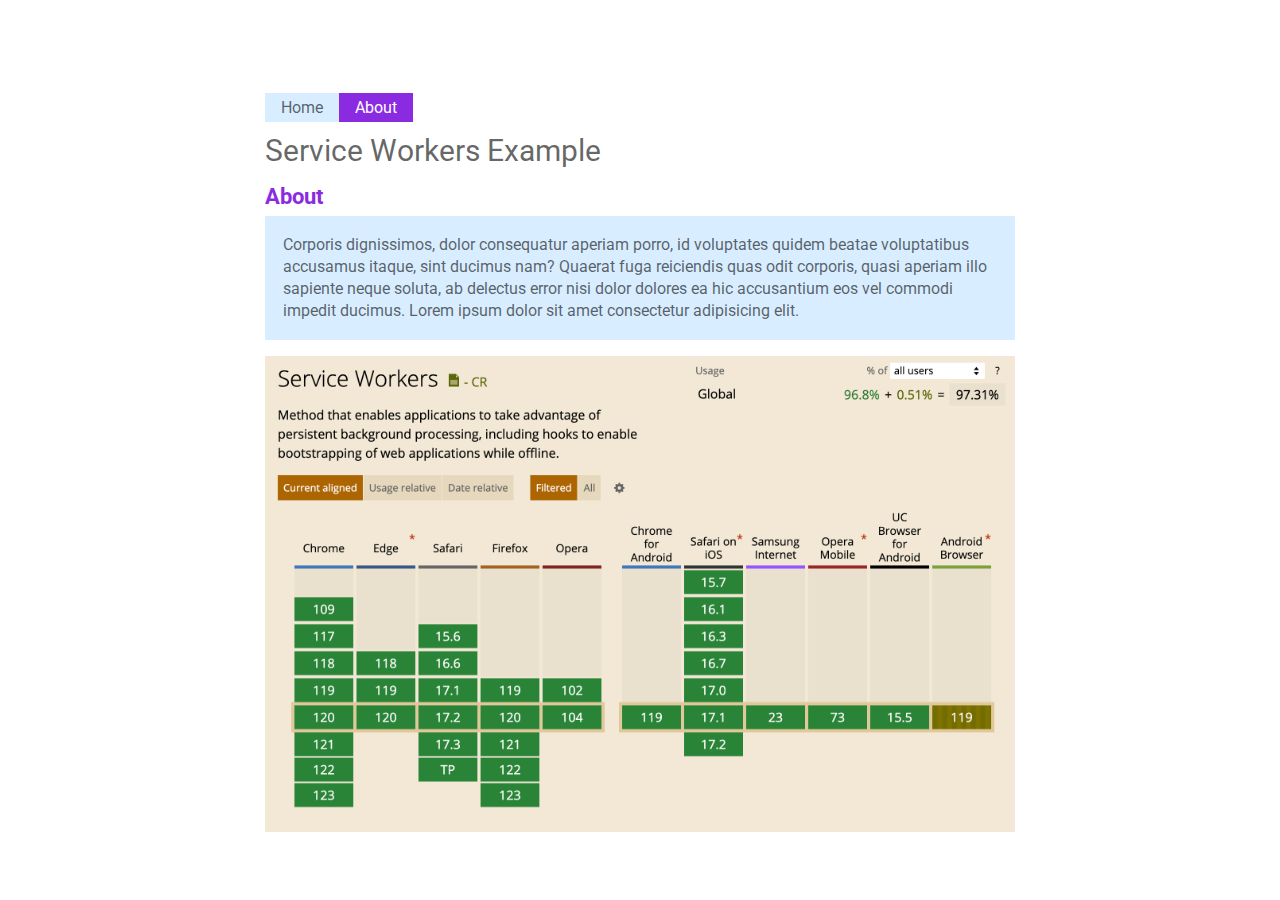
==== about.html @ 5a72be88 "initial commit" ====
<!DOCTYPE html>
<html lang="en">
    <head>
        <meta charset="UTF-8">
        <meta name="viewport" content="width=device-width, initial-scale=1.0">
        <title>Service Workers Example</title>
        <link rel="stylesheet" href="styles/main.css">
    </head>
    <body>
        <div class="wrapper">
            <nav>
                <ul>
                    <li><a href="index.html">Home</a></li>
                    <li class="current"><a href="about.html">About</a></li>
                </ul>
            </nav>
            <header>
                <h1>Service Workers Example</h1>
            </header>      
            <main>
                <h2>About</h2>
                <p>Corporis dignissimos, dolor consequatur aperiam porro, id voluptates quidem beatae voluptatibus accusamus itaque, sint ducimus nam? Quaerat fuga reiciendis quas odit corporis, quasi aperiam illo sapiente neque soluta, ab delectus error nisi dolor dolores ea hic accusantium eos vel commodi impedit ducimus. Lorem ipsum dolor sit amet consectetur adipisicing elit. </p>
            </main>
            <img src="images/browsers-adoption.png" alt="browsers adoption">
        </div>
    </body>
</html>
---- styles/main.css ----
@import url(./_reset.css);
@import url(./_base.css);
@import url(./_typography.css);

:root{
    --primary : blueviolet;
    --secondary: rgba(101, 183, 255, 0.252);
    --text: rgba(0, 0, 0, 0.6);
}

.wrapper {
  padding-top: 10rem;
  max-width: 75rem;
  margin: 0 auto;
  color: var(--text);

  > nav ul {
    display: flex;

    > li > a{
        padding: 0.5rem 1.6rem;
        background-color: var(--secondary);
    }

    > li.current > a {
      background-color: var(--primary);
      color: white;
    }
  }

  > header {
      margin: 2rem 0;
  }

  > main {
        > h2{
        margin: 2rem 0;
        margin-bottom: 0.8rem;
        font-weight: bolder;
        font-size: 2.2rem;
        color: var(--primary);
        }

        > p{
            padding: 1.8rem;
            line-height: 2.2rem;
            background-color: var(--secondary);
        }
    }

    > img {
        margin-top: 1.6rem;
        width: 100%;
    }
}
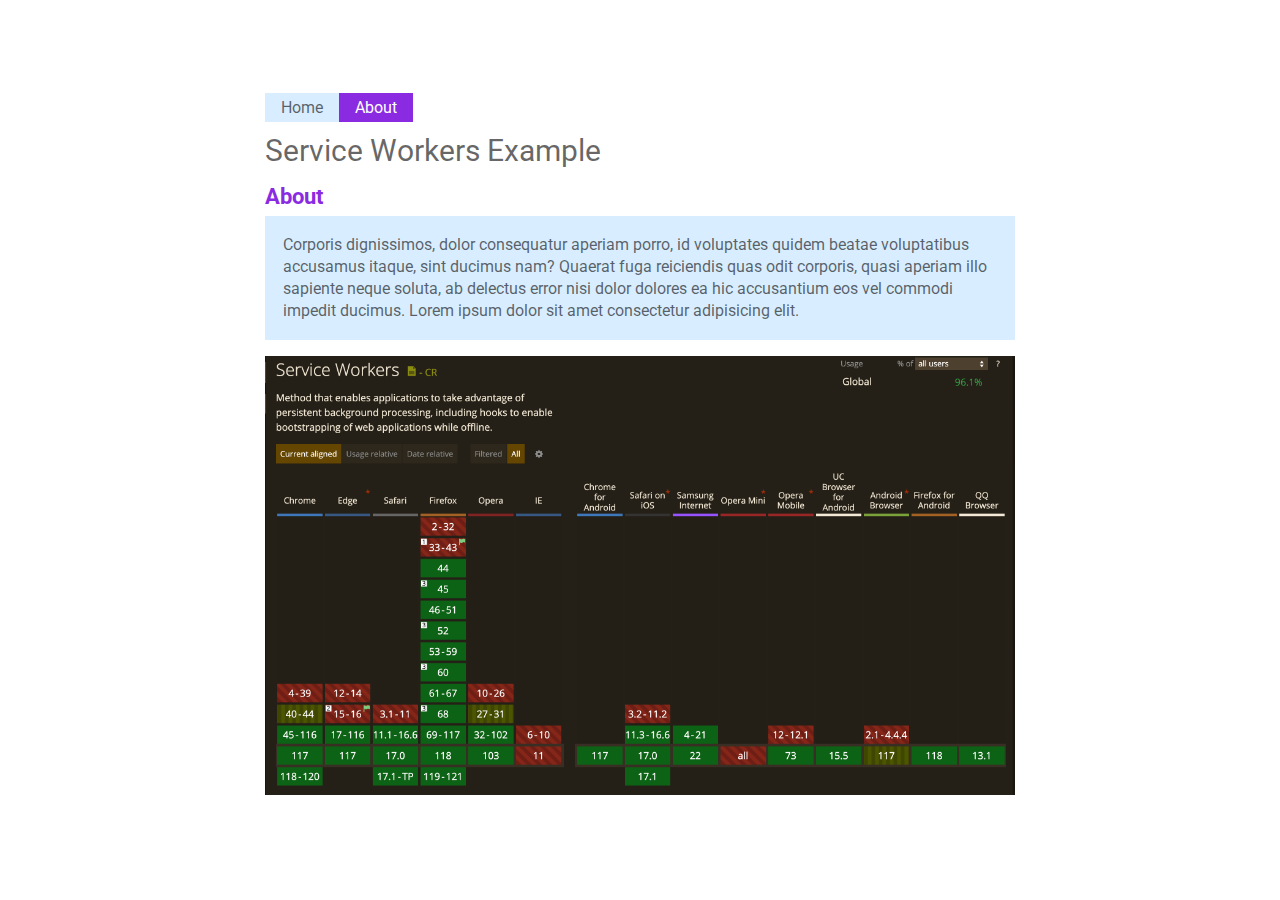
==== commit d23a4e35: "updated image on about.html" ====
--- a/about.html
+++ b/about.html
@@ -21,7 +21,7 @@
                 <h2>About</h2>
                 <p>Corporis dignissimos, dolor consequatur aperiam porro, id voluptates quidem beatae voluptatibus accusamus itaque, sint ducimus nam? Quaerat fuga reiciendis quas odit corporis, quasi aperiam illo sapiente neque soluta, ab delectus error nisi dolor dolores ea hic accusantium eos vel commodi impedit ducimus. Lorem ipsum dolor sit amet consectetur adipisicing elit. </p>
             </main>
-            <img src="images/browsers-adoption.png" alt="browsers adoption">
+            <img src="images/browsers-support.png" alt="browsers adoption">
         </div>
     </body>
 </html>